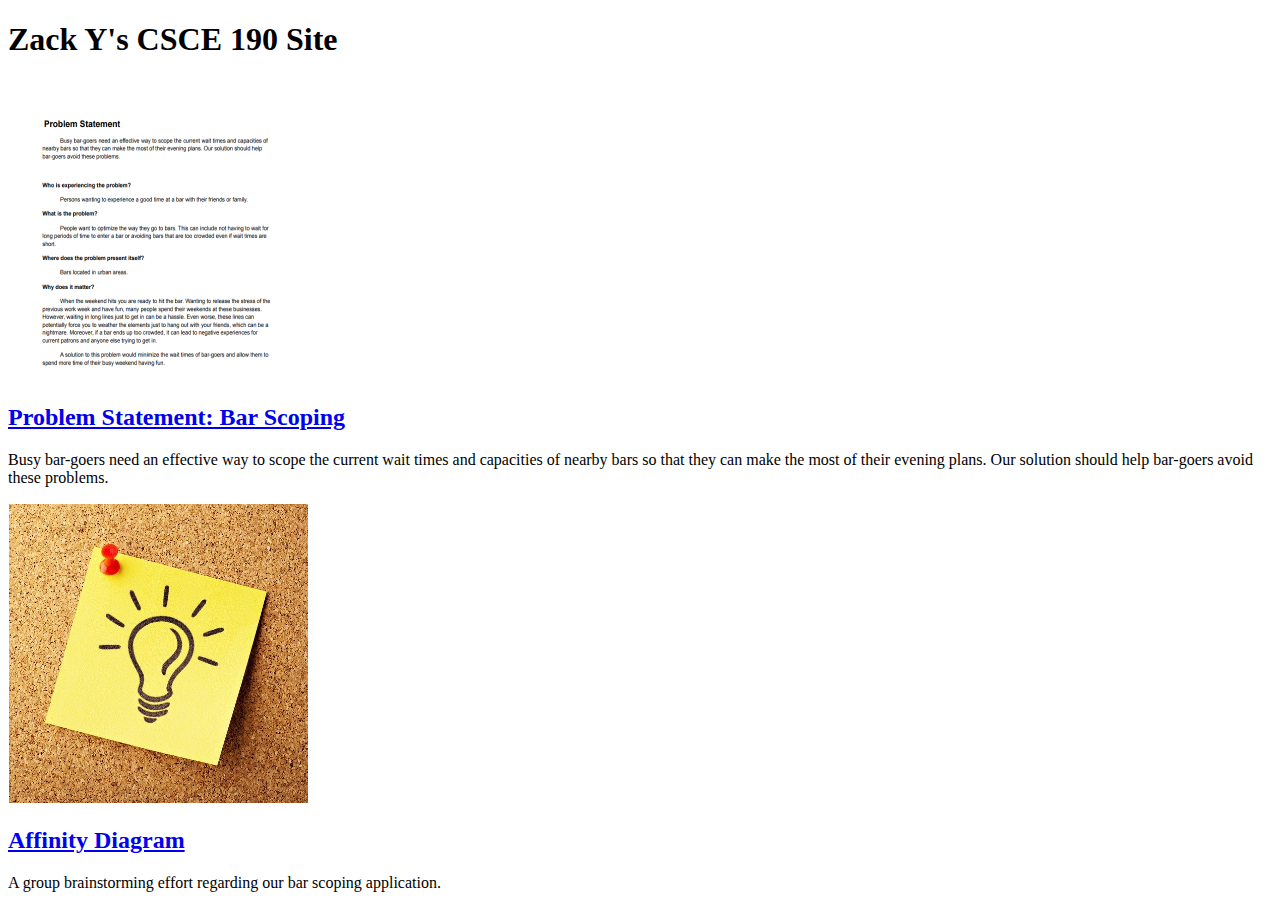
==== index.html @ 7cb7f0b2 "Adding link to styles.css" ====
<!DOCTYPE html>
<html>
    <head>
        <title>
            CSCE 190: Zack Y
        </title>
        <link rel="stylesheet" href="styles.css">
    </head>
    <body>
        <h1>
            Zack Y's CSCE 190 Site
        </h1>
        <!-- Problem Statement Assignment-->
        <section class="assignment">
            <a href="files/problemstatement.pdf"><img src="images/problemstatement300.png"></a>
            <section class="ass-details">
                <a href="files/problemstatement.pdf"><h2>
                    Problem Statement: Bar Scoping
                </h2></a>
                <p>
                    Busy bar-goers need an effective way to scope the current wait times and capacities of nearby bars so that they can make the most of their evening plans. Our solution should help bar-goers avoid these problems.
                </p>
            </section>
        </section>

        <!-- Affinity Diagram Assignment-->
        <section class="assignment">
            <a href="files/affinity-diagram.pdf"><img src="images/affinity2-300.png"></a>
            <section class="ass-details">
                <a href="files/affinity-diagram.pdf"><h2>
                    Affinity Diagram
                </h2></a>
                <p>
                    A group brainstorming effort regarding our bar scoping application.
                </p>
            </section>
        </section>
    </body>
</html>
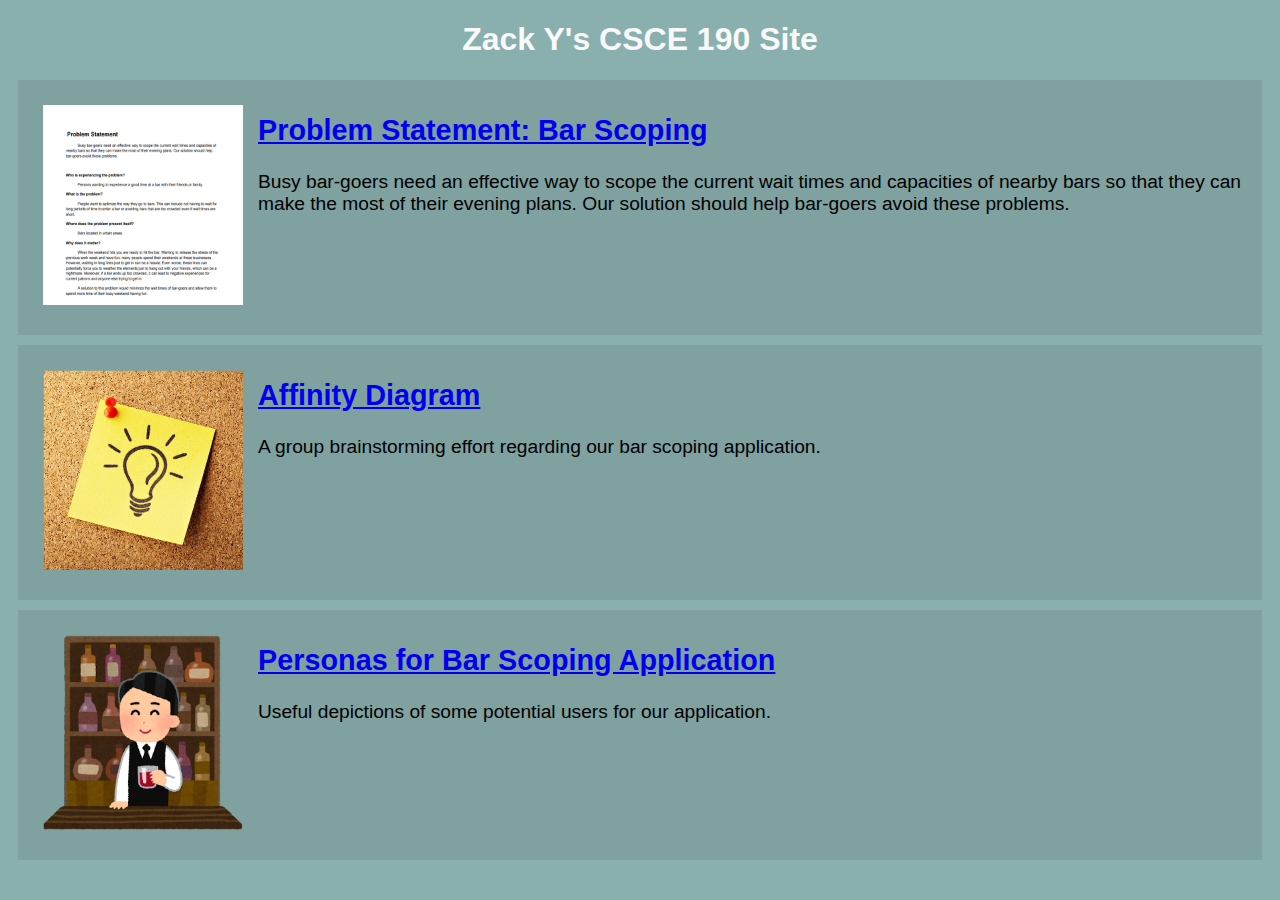
==== commit 28bc7535: "Adding personas, additional design updates" ====
--- a/index.html
+++ b/index.html
@@ -35,5 +35,18 @@
                 </p>
             </section>
         </section>
+
+         <!-- Personas Assignment-->
+         <section class="assignment">
+            <a href="files/personas.pdf"><img src="images/personas_300x300.png"></a>
+            <section class="ass-details">
+                <a href="files/personas.pdf"><h2>
+                    Personas for Bar Scoping Application
+                </h2></a>
+                <p>
+                    Useful depictions of some potential users for our application.
+                </p>
+            </section>
+        </section>
     </body>
 </html>--- a/styles.css
+++ b/styles.css
@@ -0,0 +1,24 @@
+/* Other palette colors: #555B6E, #BEE3DB, #FAF9F9, #FFD6BA */
+
+body { /* Note that these changes apply to everything within the body tag */
+    background-color: #89B0AE;
+    font-family: 'Trebuchet MS', 'Lucida Sans Unicode', 'Lucida Grande', 'Lucida Sans', Arial, sans-serif;
+}
+
+.assignment {
+    display: flex;
+    padding: 10px;
+    margin: 10px;
+    font-size: larger;
+    background-color: #7fa19f;
+}
+
+.assignment img {
+    width: 200px;
+    padding: 15px;
+}
+
+h1 {
+    color: #faf9f9;
+    text-align: center;
+}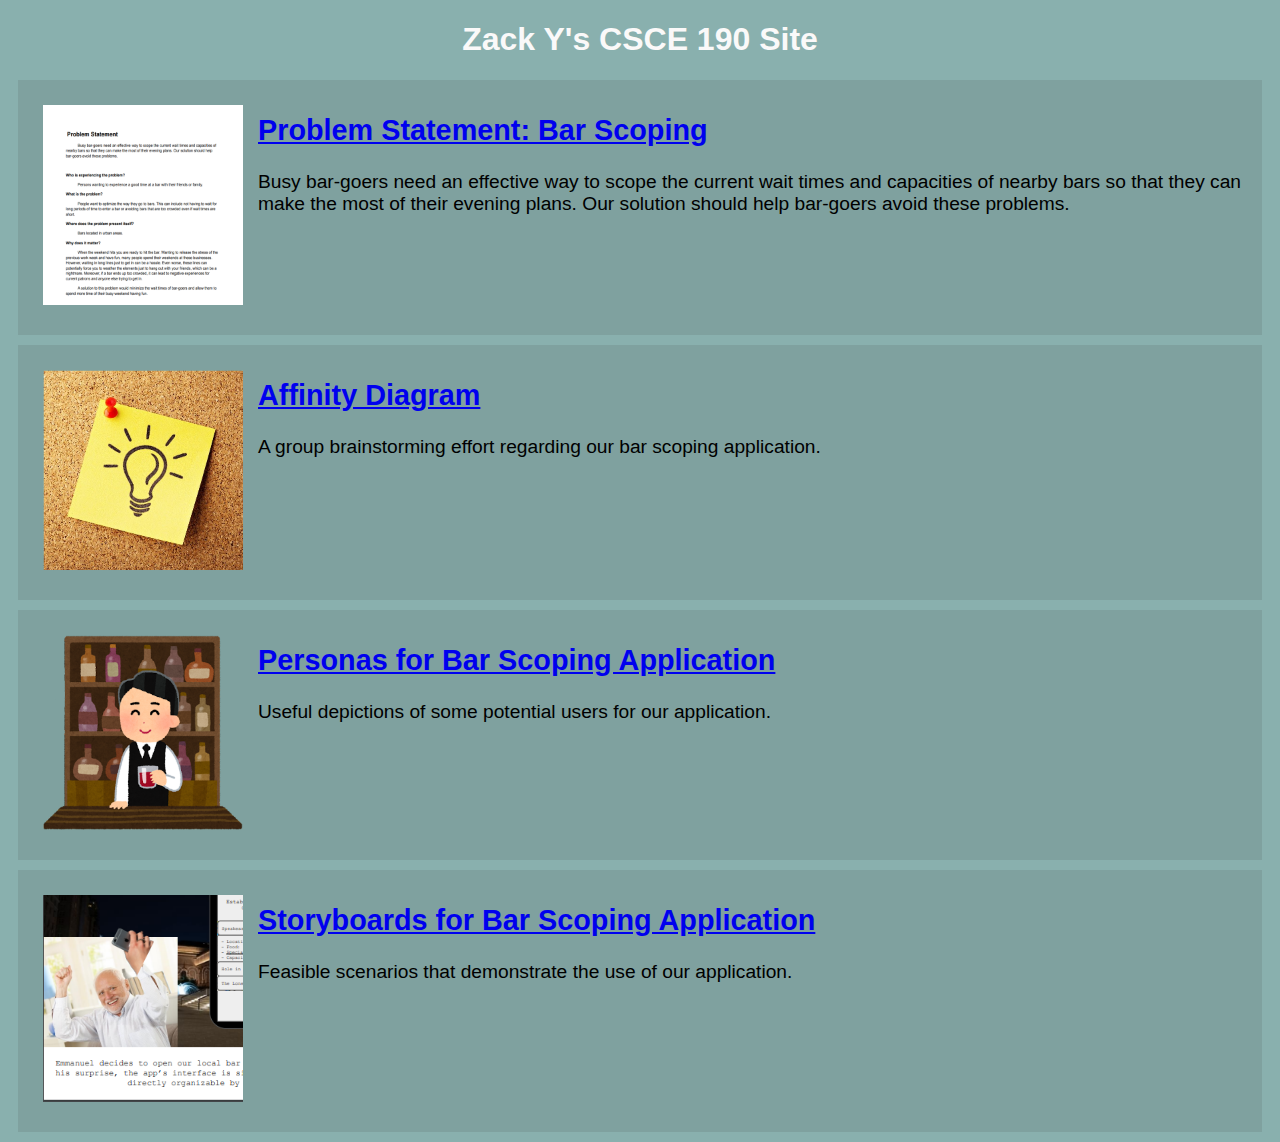
==== commit ed7a4acf: "Adding storyboard assignment updates" ====
--- a/index.html
+++ b/index.html
@@ -48,5 +48,18 @@
                 </p>
             </section>
         </section>
+
+         <!-- Storyboard Assignment-->
+         <section class="assignment">
+            <a href="files/storyboards.pdf"><img src="images/storyboard-300.PNG"></a>
+            <section class="ass-details">
+                <a href="files/storyboards.pdf"><h2>
+                    Storyboards for Bar Scoping Application
+                </h2></a>
+                <p>
+                    Feasible scenarios that demonstrate the use of our application.
+                </p>
+            </section>
+        </section>
     </body>
 </html>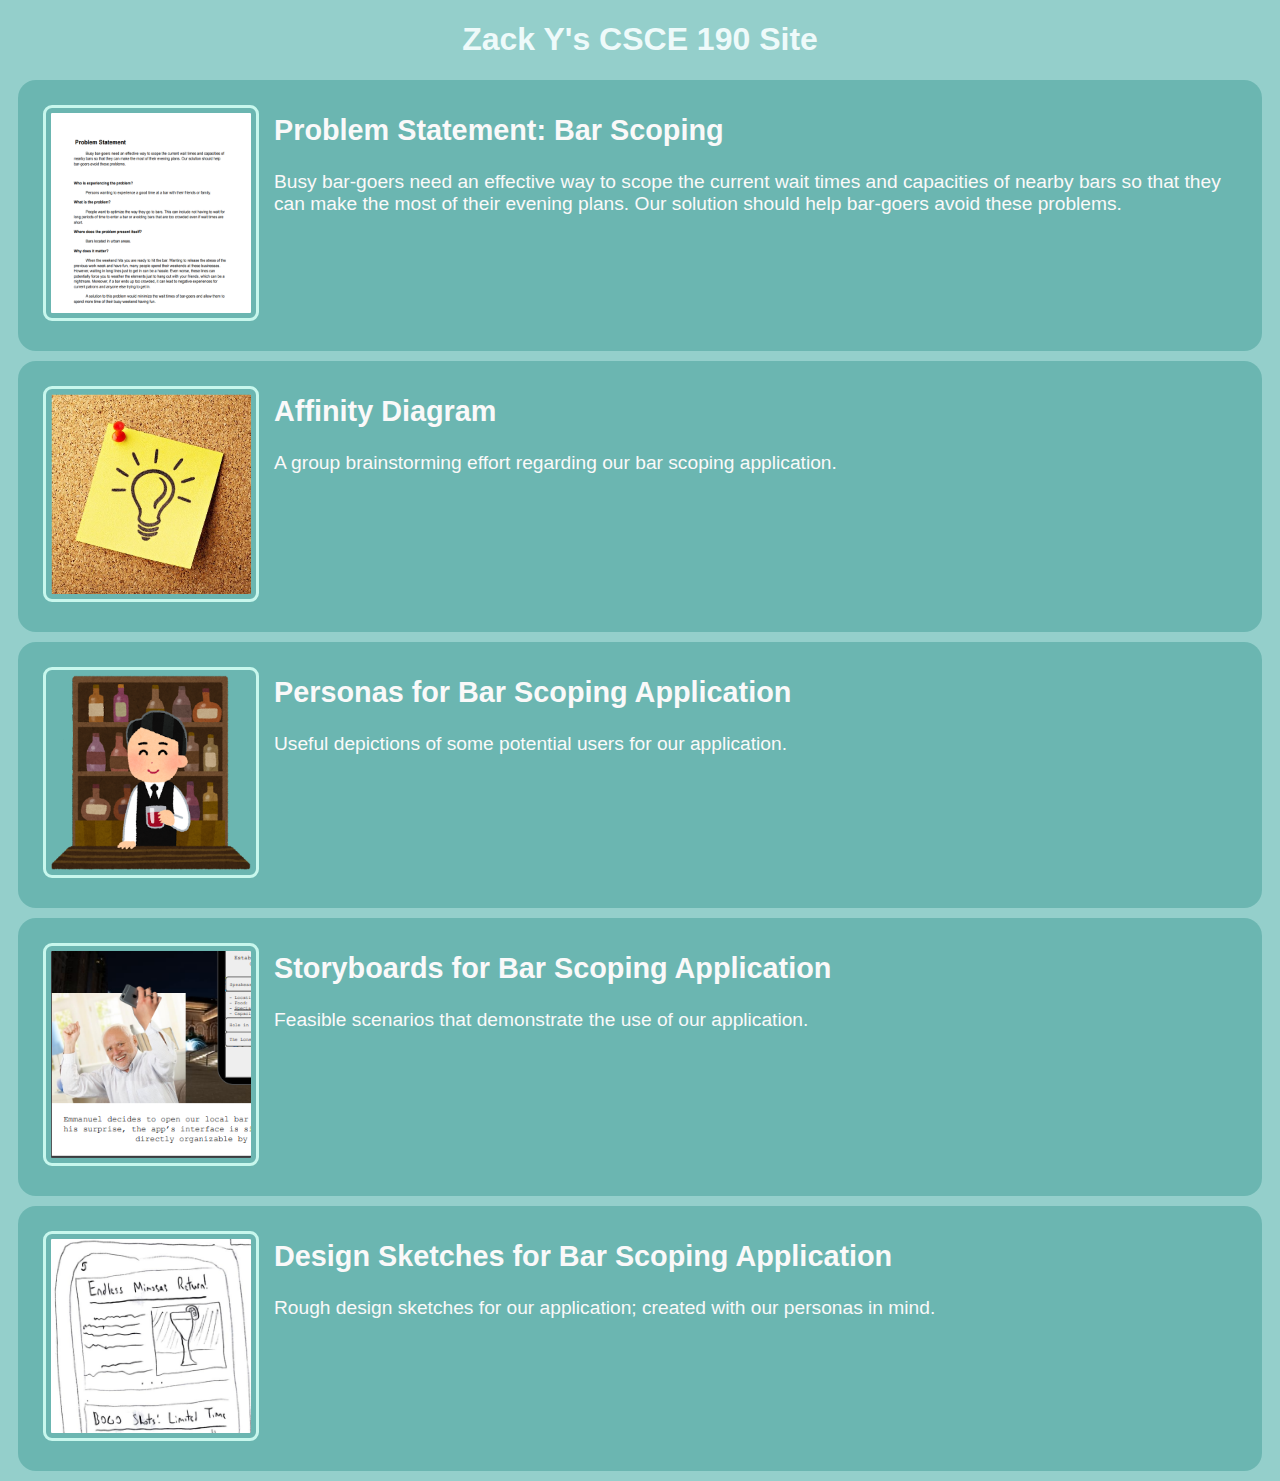
==== commit 00ccc11b: "Adding design sketches, updating style/look of site" ====
--- a/index.html
+++ b/index.html
@@ -61,5 +61,18 @@
                 </p>
             </section>
         </section>
+
+        <!-- Sketches Assignment-->
+        <section class="assignment">
+            <a href="files/sketches.pdf"><img src="images/sketches.png"></a>
+            <section class="ass-details">
+                <a href="files/sketches.pdf"><h2>
+                    Design Sketches for Bar Scoping Application
+                </h2></a>
+                <p>
+                    Rough design sketches for our application; created with our personas in mind.
+                </p>
+            </section>
+        </section>
     </body>
 </html>--- a/styles.css
+++ b/styles.css
@@ -1,7 +1,7 @@
 /* Other palette colors: #555B6E, #BEE3DB, #FAF9F9, #FFD6BA */
 
 body { /* Note that these changes apply to everything within the body tag */
-    background-color: #89B0AE;
+    background-color: #94cfcb;
     font-family: 'Trebuchet MS', 'Lucida Sans Unicode', 'Lucida Grande', 'Lucida Sans', Arial, sans-serif;
 }
 
@@ -10,15 +10,37 @@
     padding: 10px;
     margin: 10px;
     font-size: larger;
-    background-color: #7fa19f;
+    background-color: #6bb6b1;
+    border-radius: 18px;
 }
 
 .assignment img {
     width: 200px;
-    padding: 15px;
+    padding: 5px;
+    margin: 15px;
+    border: 3px solid #c8f7ed;
+    border-radius: 9px;
+}
+
+.assignment img:hover{
+    border: 3px solid #6cfcdd;
+    filter:hue-rotate(30deg)
 }
 
 h1 {
+    color: #eefafa;
+    text-align: center;
+}
+
+a {
+    text-decoration: none;
     color: #faf9f9;
-    text-align: center;
+}
+
+a:hover {
+    color: #6cfcdd;
+}
+
+p {
+    color:#faf9f9 ;
 }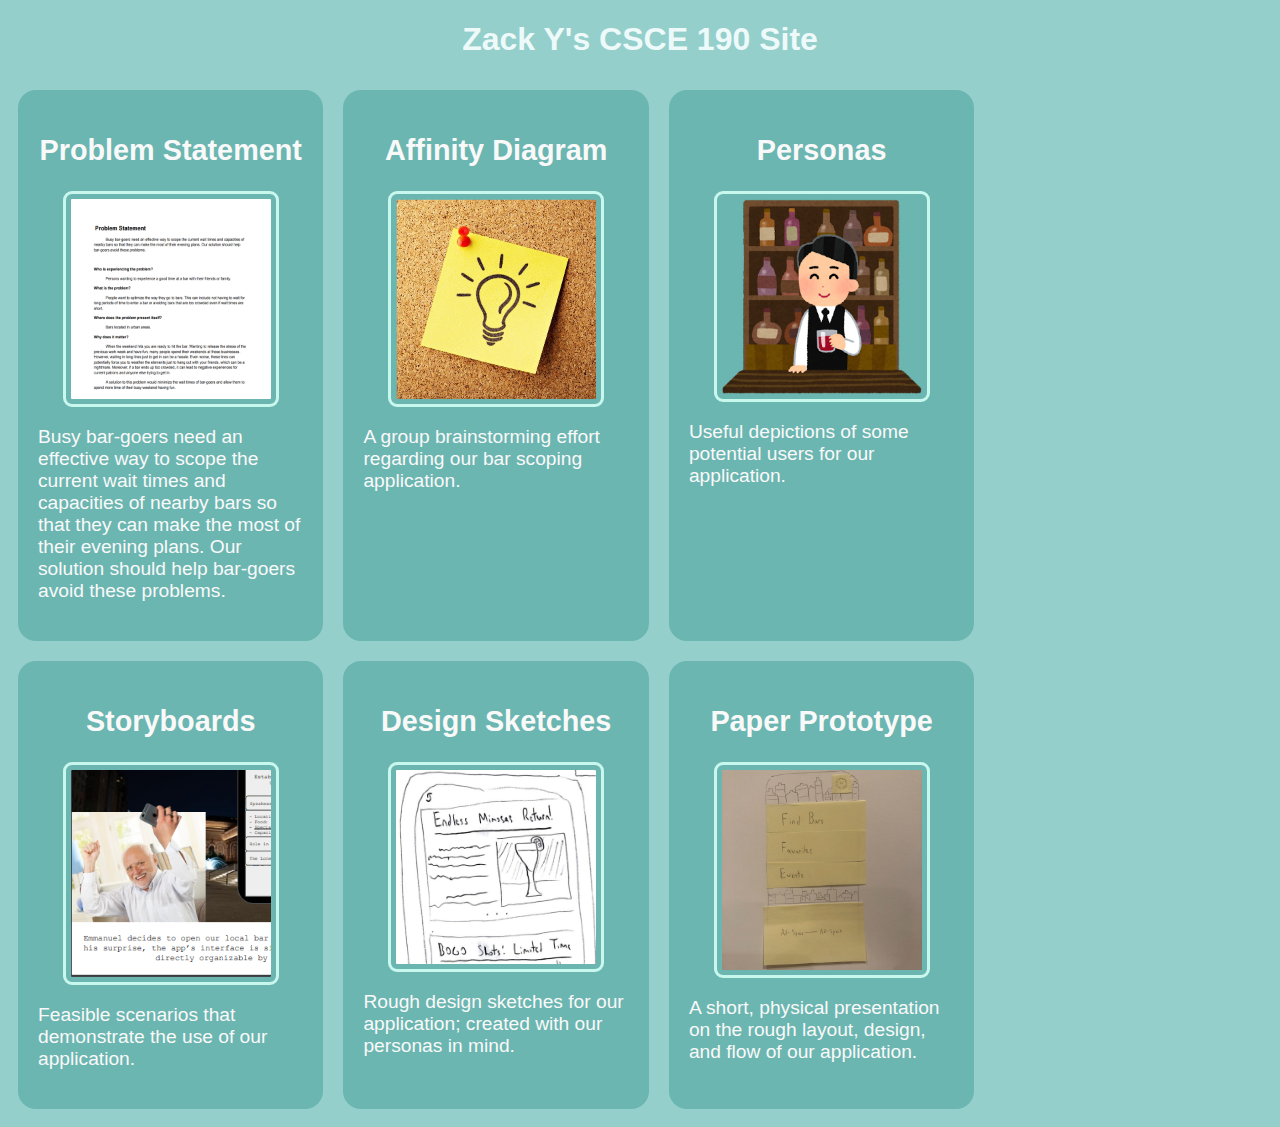
==== commit 76290fbe: "Applying style update and adding paper prototype" ====
--- a/index.html
+++ b/index.html
@@ -10,69 +10,83 @@
         <h1>
             Zack Y's CSCE 190 Site
         </h1>
-        <!-- Problem Statement Assignment-->
-        <section class="assignment">
-            <a href="files/problemstatement.pdf"><img src="images/problemstatement300.png"></a>
-            <section class="ass-details">
+
+        <div class="assignments">
+            <!-- Problem Statement Assignment-->
+            <section class="assignment">
                 <a href="files/problemstatement.pdf"><h2>
-                    Problem Statement: Bar Scoping
+                    Problem Statement
                 </h2></a>
+                <a href="files/problemstatement.pdf"><img src="images/problemstatement300.png"></a>
                 <p>
                     Busy bar-goers need an effective way to scope the current wait times and capacities of nearby bars so that they can make the most of their evening plans. Our solution should help bar-goers avoid these problems.
                 </p>
             </section>
-        </section>
 
-        <!-- Affinity Diagram Assignment-->
-        <section class="assignment">
-            <a href="files/affinity-diagram.pdf"><img src="images/affinity2-300.png"></a>
-            <section class="ass-details">
+            <!-- Affinity Diagram Assignment-->
+            <section class="assignment">
                 <a href="files/affinity-diagram.pdf"><h2>
                     Affinity Diagram
                 </h2></a>
-                <p>
-                    A group brainstorming effort regarding our bar scoping application.
-                </p>
+                <a href="files/affinity-diagram.pdf"><img src="images/affinity2-300.png"></a>
+                <section class="ass-details">
+                    <p>
+                        A group brainstorming effort regarding our bar scoping application.
+                    </p>
+                </section>
             </section>
-        </section>
 
-         <!-- Personas Assignment-->
-         <section class="assignment">
-            <a href="files/personas.pdf"><img src="images/personas_300x300.png"></a>
-            <section class="ass-details">
+            <!-- Personas Assignment-->
+            <section class="assignment">
                 <a href="files/personas.pdf"><h2>
-                    Personas for Bar Scoping Application
+                    Personas
                 </h2></a>
-                <p>
-                    Useful depictions of some potential users for our application.
-                </p>
+                <a href="files/personas.pdf"><img src="images/personas_300x300.png"></a>
+                <section class="ass-details">
+                    <p>
+                        Useful depictions of some potential users for our application.
+                    </p>
+                </section>
             </section>
-        </section>
 
-         <!-- Storyboard Assignment-->
-         <section class="assignment">
-            <a href="files/storyboards.pdf"><img src="images/storyboard-300.PNG"></a>
-            <section class="ass-details">
+            <!-- Storyboard Assignment-->
+            <section class="assignment">
                 <a href="files/storyboards.pdf"><h2>
-                    Storyboards for Bar Scoping Application
+                    Storyboards
                 </h2></a>
-                <p>
-                    Feasible scenarios that demonstrate the use of our application.
-                </p>
+                <a href="files/storyboards.pdf"><img src="images/storyboard-300.PNG"></a>
+                <section class="ass-details">
+                    <p>
+                        Feasible scenarios that demonstrate the use of our application.
+                    </p>
+                </section>
             </section>
-        </section>
 
-        <!-- Sketches Assignment-->
-        <section class="assignment">
-            <a href="files/sketches.pdf"><img src="images/sketches.png"></a>
-            <section class="ass-details">
+            <!-- Sketches Assignment-->
+            <section class="assignment">
                 <a href="files/sketches.pdf"><h2>
-                    Design Sketches for Bar Scoping Application
+                    Design Sketches
                 </h2></a>
-                <p>
-                    Rough design sketches for our application; created with our personas in mind.
-                </p>
+                <a href="files/sketches.pdf"><img src="images/sketches.png"></a>
+                <section class="ass-details">
+                    <p>
+                        Rough design sketches for our application; created with our personas in mind.
+                    </p>
+                </section>
             </section>
-        </section>
+
+            <!-- Prototype Assignment-->
+            <section class="assignment">
+                <a href="https://youtu.be/2R7T4mDxx4U"><h2>
+                    Paper Prototype
+                </h2></a>
+                <a href="https://youtu.be/2R7T4mDxx4U"><img src="images/paper-prototype.png"></a>
+                <section class="ass-details">
+                    <p>
+                        A short, physical presentation on the rough layout, design, and flow of our application.
+                    </p>
+                </section>
+            </section>
+        </div>
     </body>
 </html>--- a/styles.css
+++ b/styles.css
@@ -5,9 +5,14 @@
     font-family: 'Trebuchet MS', 'Lucida Sans Unicode', 'Lucida Grande', 'Lucida Sans', Arial, sans-serif;
 }
 
+.assignments {
+    display: flex;
+    flex-wrap: wrap;
+}
+
 .assignment {
-    display: flex;
-    padding: 10px;
+    width: 21%;
+    padding: 20px;
     margin: 10px;
     font-size: larger;
     background-color: #6bb6b1;
@@ -17,9 +22,10 @@
 .assignment img {
     width: 200px;
     padding: 5px;
-    margin: 15px;
+    margin: auto;
     border: 3px solid #c8f7ed;
     border-radius: 9px;
+    display: block;
 }
 
 .assignment img:hover{
@@ -29,6 +35,10 @@
 
 h1 {
     color: #eefafa;
+    text-align: center;
+}
+
+h2 {
     text-align: center;
 }
 
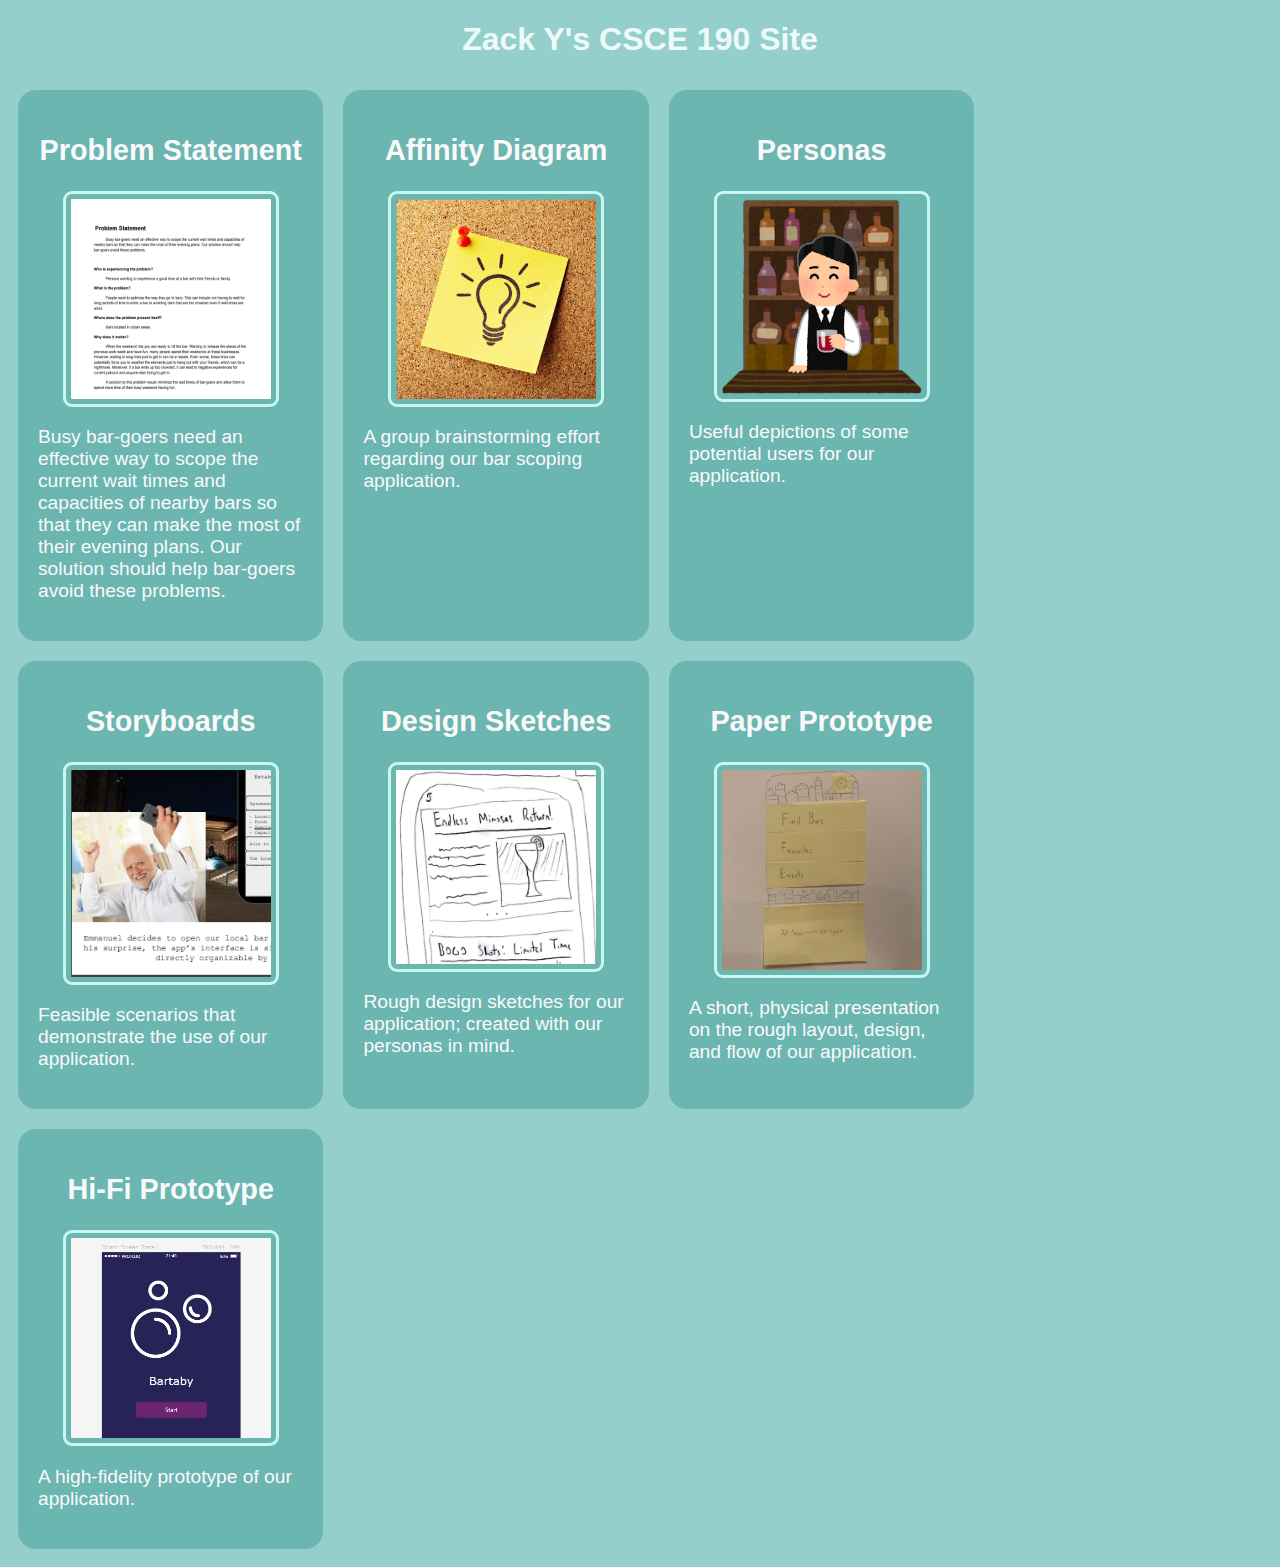
==== commit 7330c6d3: "Adding hi-fi prototype to site" ====
--- a/index.html
+++ b/index.html
@@ -75,7 +75,7 @@
                 </section>
             </section>
 
-            <!-- Prototype Assignment-->
+            <!-- Paper Prototype Assignment-->
             <section class="assignment">
                 <a href="https://youtu.be/2R7T4mDxx4U"><h2>
                     Paper Prototype
@@ -87,6 +87,19 @@
                     </p>
                 </section>
             </section>
+
+            <!-- Full Prototype Assignment-->
+            <section class="assignment">
+                <a href="files/prototype/fullscreen.html"><h2>
+                    Hi-Fi Prototype 
+                </h2></a> 
+                <a href="files/prototype/fullscreen.html"><img src="images/prototype.PNG"></a>
+                <section class="ass-details">
+                    <p>
+                        A high-fidelity prototype of our application.
+                    </p>
+                </section>
+            </section>
         </div>
     </body>
 </html>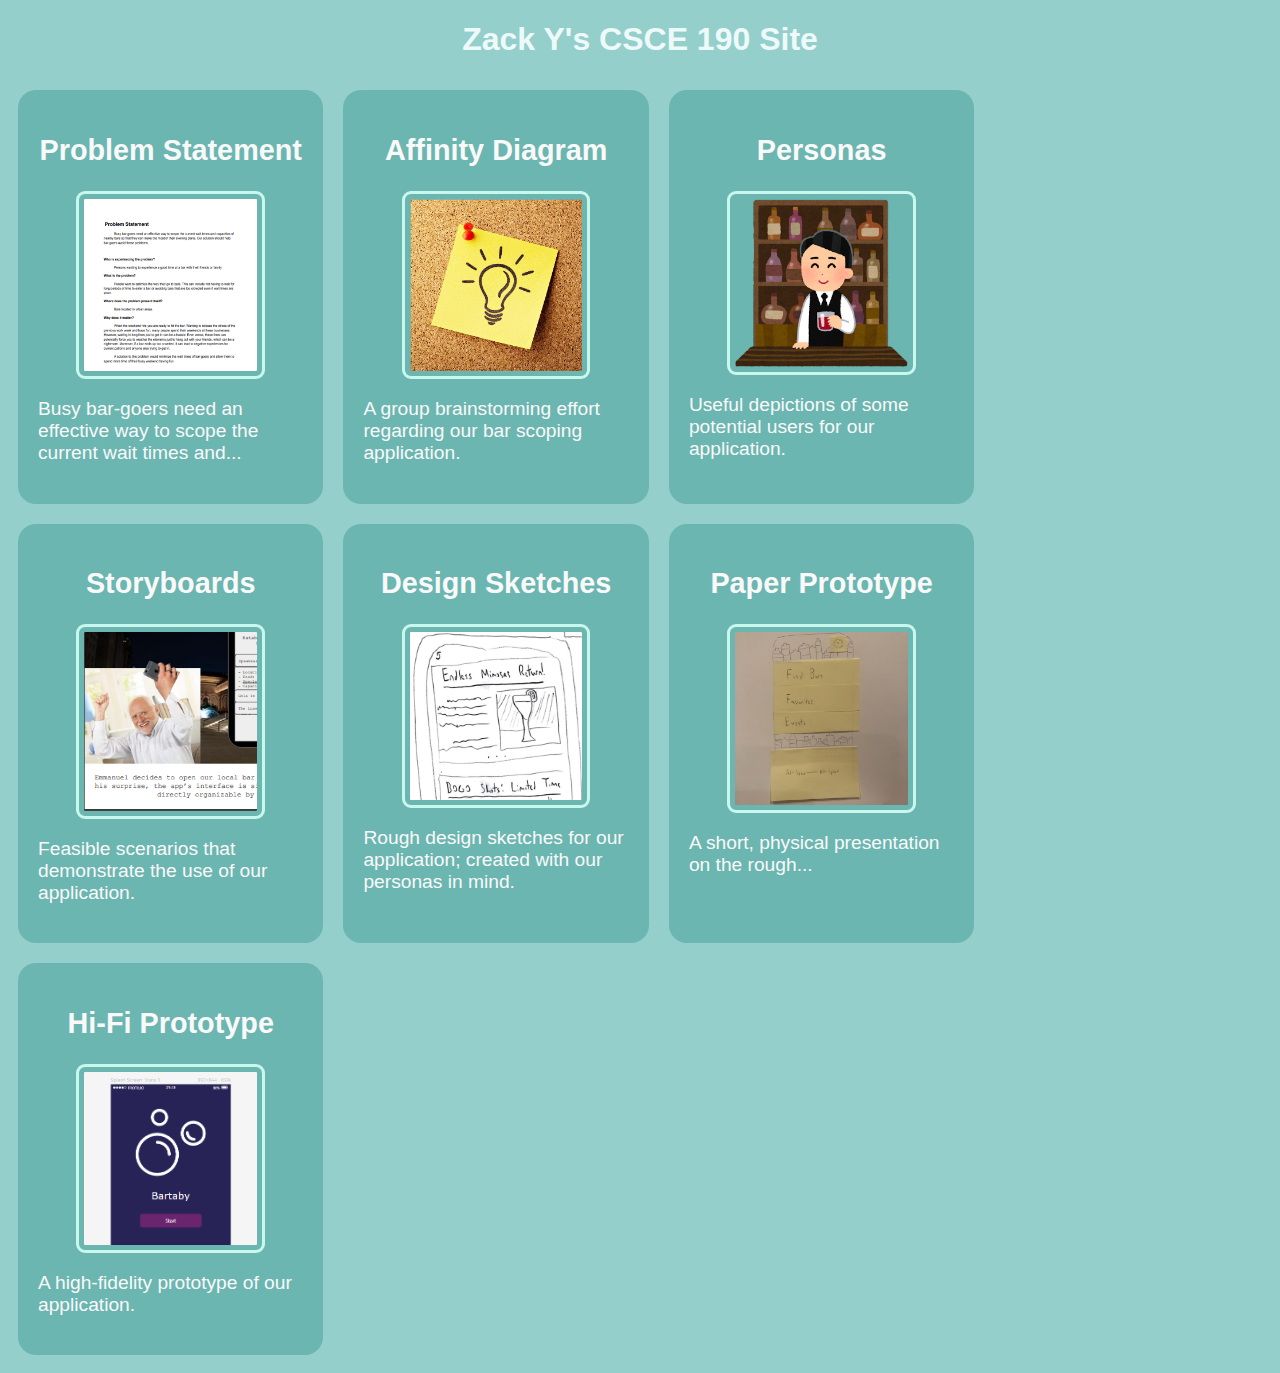
==== commit 8009d561: "Adding dynamic resizing; adding extra text on hover" ====
--- a/index.html
+++ b/index.html
@@ -19,7 +19,8 @@
                 </h2></a>
                 <a href="files/problemstatement.pdf"><img src="images/problemstatement300.png"></a>
                 <p>
-                    Busy bar-goers need an effective way to scope the current wait times and capacities of nearby bars so that they can make the most of their evening plans. Our solution should help bar-goers avoid these problems.
+                    <span class="short-desc">Busy bar-goers need an effective way to scope the current wait times and...</span>
+                    <span class="long-desc">Busy bar-goers need an effective way to scope the current wait times and capacities of nearby bars so that they can make the most of their evening plans.</span>
                 </p>
             </section>
 
@@ -31,7 +32,8 @@
                 <a href="files/affinity-diagram.pdf"><img src="images/affinity2-300.png"></a>
                 <section class="ass-details">
                     <p>
-                        A group brainstorming effort regarding our bar scoping application.
+                        <span class="short-desc">A group brainstorming effort regarding our bar scoping application.</span>
+                        <span class="long-desc">A group brainstorming effort regarding our bar scoping application.</span>
                     </p>
                 </section>
             </section>
@@ -44,7 +46,8 @@
                 <a href="files/personas.pdf"><img src="images/personas_300x300.png"></a>
                 <section class="ass-details">
                     <p>
-                        Useful depictions of some potential users for our application.
+                        <span class="short-desc">Useful depictions of some potential users for our application.</span>
+                        <span class="long-desc">Useful depictions of some potential users for our application.</span>
                     </p>
                 </section>
             </section>
@@ -57,7 +60,8 @@
                 <a href="files/storyboards.pdf"><img src="images/storyboard-300.PNG"></a>
                 <section class="ass-details">
                     <p>
-                        Feasible scenarios that demonstrate the use of our application.
+                        <span class="short-desc">Feasible scenarios that demonstrate the use of our application.</span>
+                        <span class="long-desc">Feasible scenarios that demonstrate the use of our application.</span>
                     </p>
                 </section>
             </section>
@@ -70,7 +74,8 @@
                 <a href="files/sketches.pdf"><img src="images/sketches.png"></a>
                 <section class="ass-details">
                     <p>
-                        Rough design sketches for our application; created with our personas in mind.
+                        <span class="short-desc">Rough design sketches for our application; created with our personas in mind.</span>
+                        <span class="long-desc">Rough design sketches for our application; created with our personas in mind.</span>
                     </p>
                 </section>
             </section>
@@ -83,7 +88,8 @@
                 <a href="https://youtu.be/2R7T4mDxx4U"><img src="images/paper-prototype.png"></a>
                 <section class="ass-details">
                     <p>
-                        A short, physical presentation on the rough layout, design, and flow of our application.
+                        <span class="short-desc">A short, physical presentation on the rough...</span>
+                        <span class="long-desc">A short, physical presentation on the rough layout, design, and flow of our application.</span>
                     </p>
                 </section>
             </section>
@@ -96,7 +102,8 @@
                 <a href="files/prototype/fullscreen.html"><img src="images/prototype.PNG"></a>
                 <section class="ass-details">
                     <p>
-                        A high-fidelity prototype of our application.
+                        <span class="short-desc">A high-fidelity prototype of our application.</span>
+                        <span class="long-desc">A high-fidelity prototype of our application.</span>
                     </p>
                 </section>
             </section>
--- a/styles.css
+++ b/styles.css
@@ -14,18 +14,19 @@
     width: 21%;
     padding: 20px;
     margin: 10px;
-    font-size: larger;
+    font-size: 1.5vw;
     background-color: #6bb6b1;
     border-radius: 18px;
 }
 
 .assignment img {
-    width: 200px;
+    width: 65%;
     padding: 5px;
     margin: auto;
     border: 3px solid #c8f7ed;
     border-radius: 9px;
     display: block;
+
 }
 
 .assignment img:hover{
@@ -40,6 +41,9 @@
 
 h2 {
     text-align: center;
+    overflow: hidden;
+    text-overflow: ellipsis;
+    white-space: nowrap;
 }
 
 a {
@@ -53,4 +57,17 @@
 
 p {
     color:#faf9f9 ;
+}
+
+/* The following CSS groups handle expanding text of assignments on hover */
+span.long-desc {
+    display: none;
+}
+
+.assignment:hover span.short-desc {
+    display: none;
+}
+
+.assignment:hover span.long-desc {
+    display: block;
 }